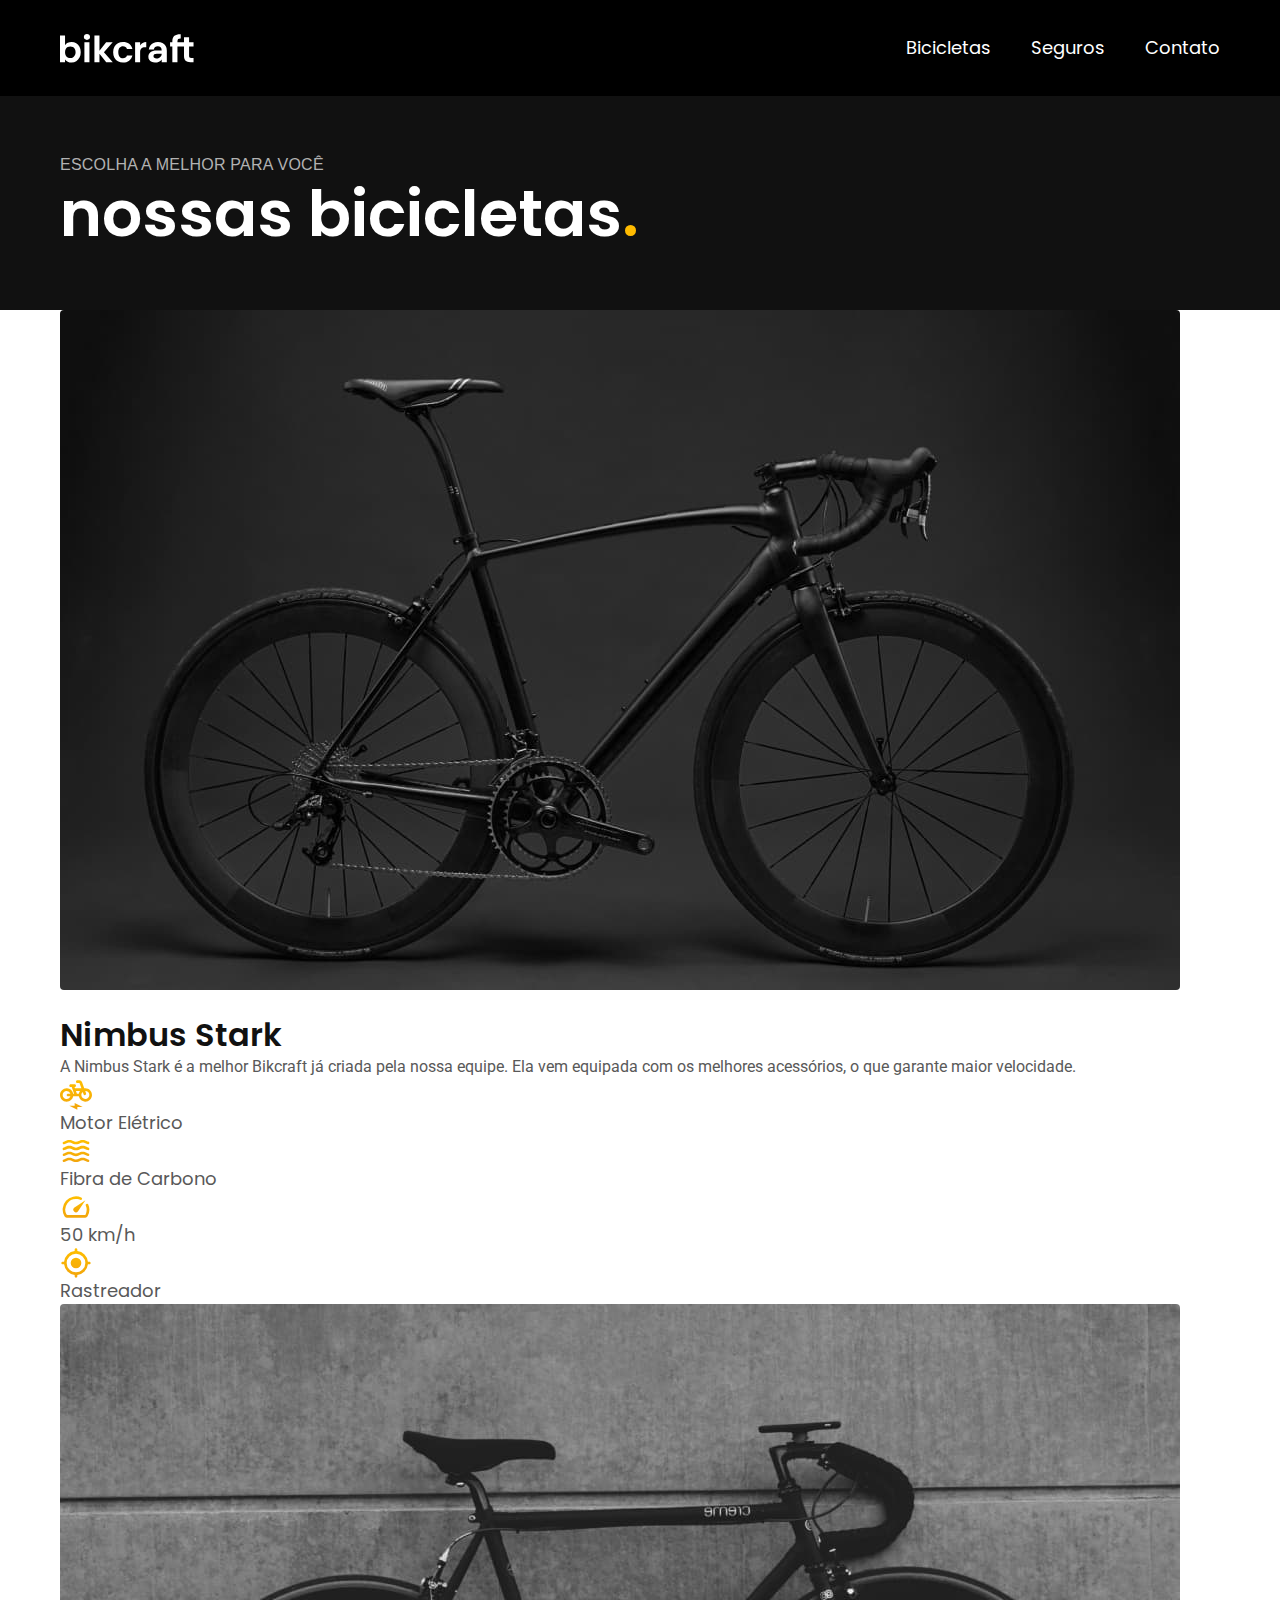
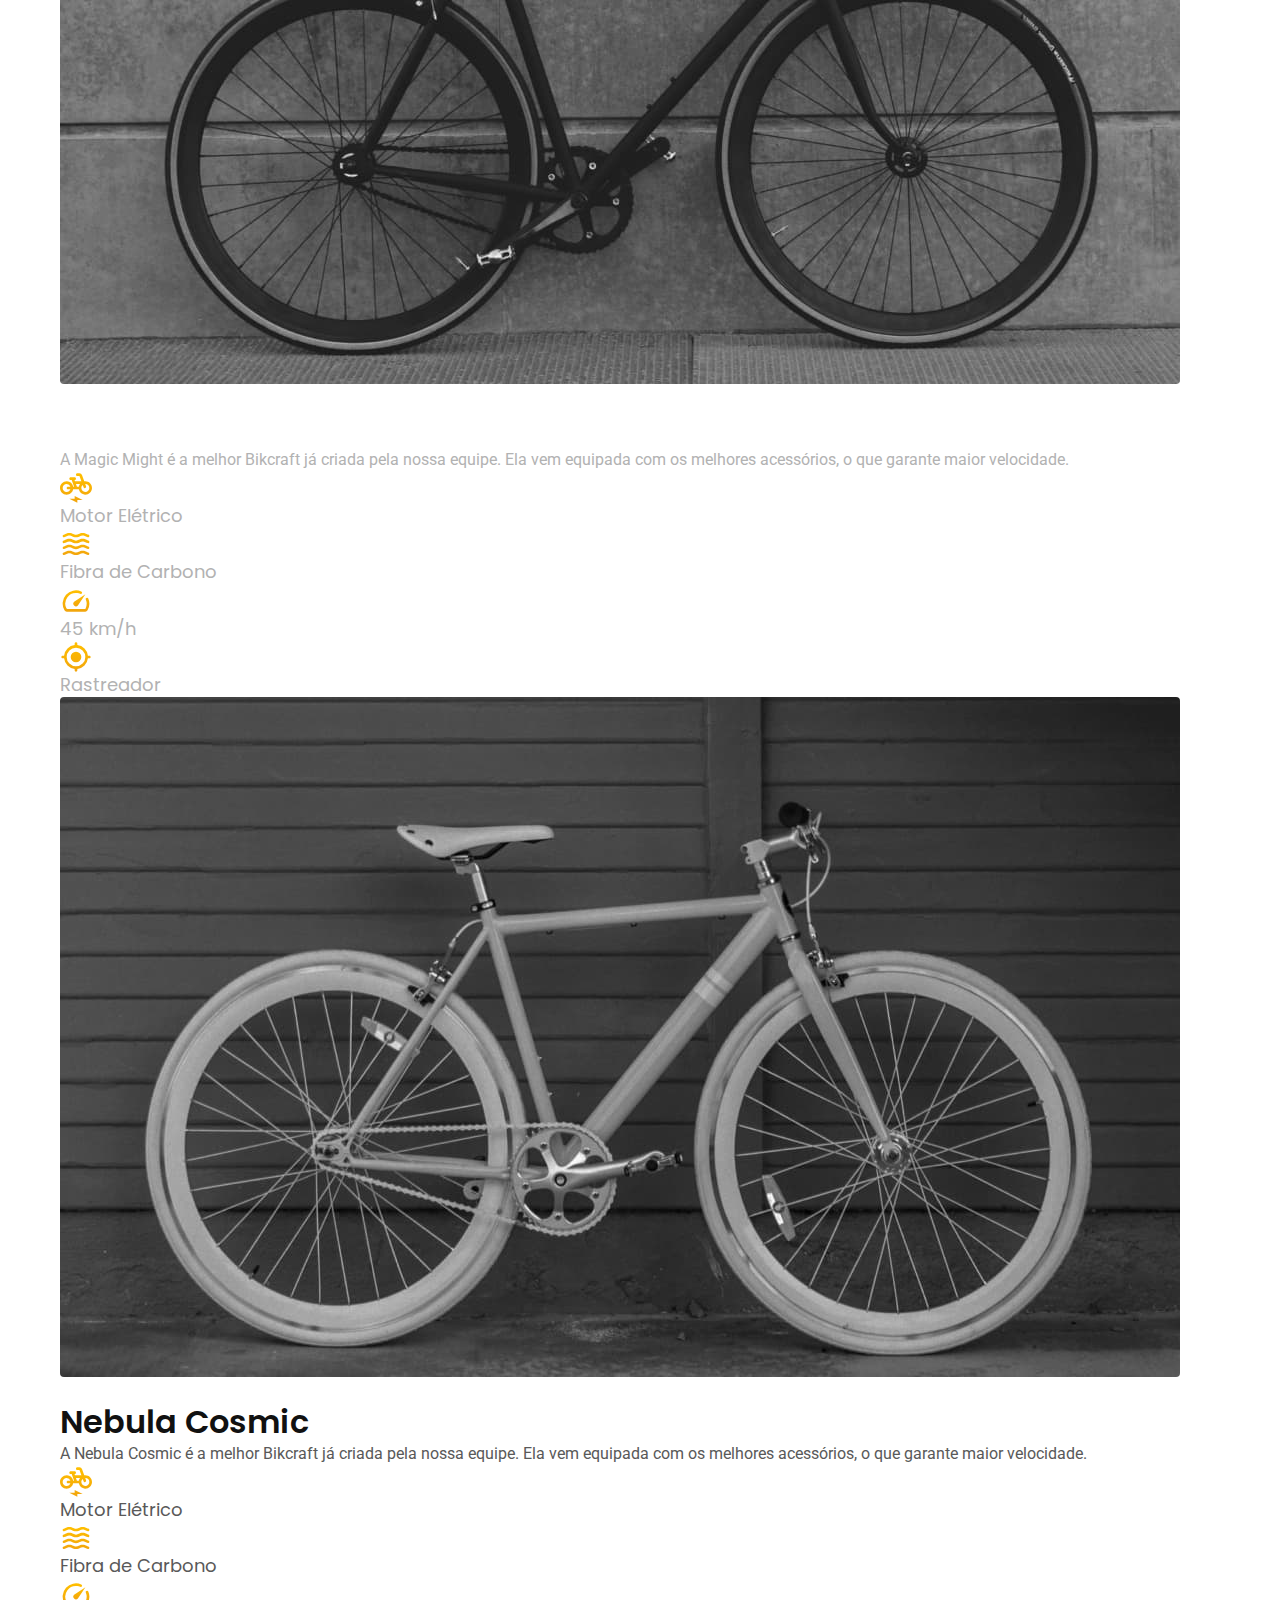
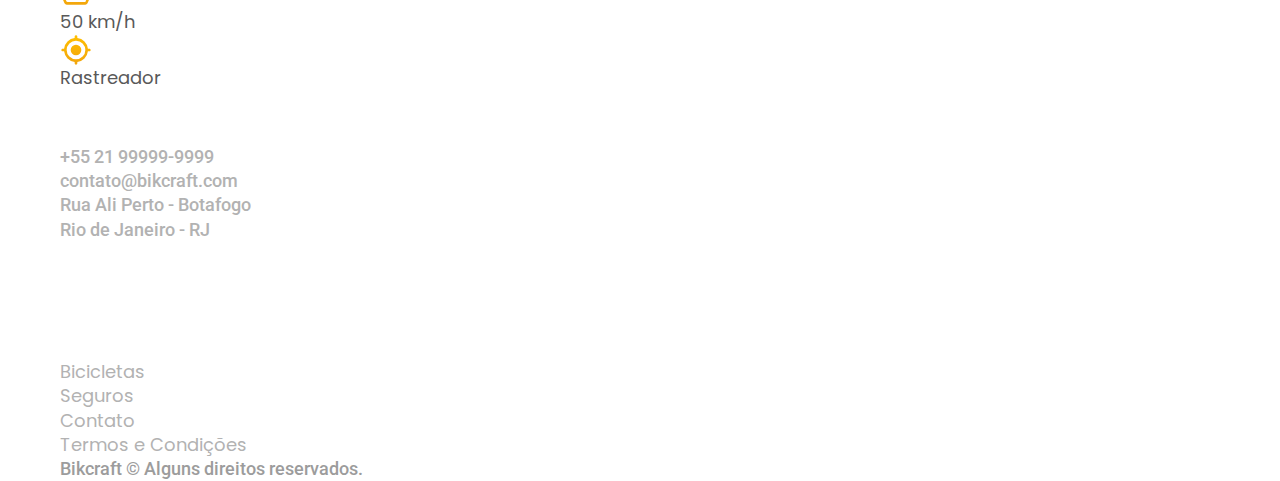
==== bicicletas.html @ f191e6c9 "termos-e-bicicletas1" ====
<!DOCTYPE html>

<html lang="pt-br">

<head>
  <meta charset="UTF-8">
  <meta name="viewport" content="width=device-width, initial-scale=1.0">
  <meta name="description" content="Bicicletas.">
  <link rel="stylesheet" href="/css/style.css">
  <link rel="preconnect" href="https://fonts.googleapis.com">
  <link rel="preconnect" href="https://fonts.gstatic.com" crossorigin>
  <link href="https://fonts.googleapis.com/css2?family=Merriweather:ital,wght@1,900&family=Poppins:wght@400;600&family=Roboto:wght@400;500&display=swap" rel="stylesheet">
  <title>Bicicletas | Bikcraft </title>
</head>


<body id="bicicletas">
  <header class="header-bg">
    <div class="container header">
      <a href="/index.html"><img src="/bikcraft.svg" alt="Bikcraft"></a>
      <nav aria-label="primaria"></nav>
      <ul class="header-menu font-1-m cor-0">
        <li><a href="/bicicletas.html">Bicicletas</a></li>
        <li><a href="/seguros.html">Seguros</a></li>
        <li><a href="/contato.html">Contato</a></li>
      </ul>
    </div>
  </header>

  <main>
    <div class="titulo-bg">
      <div class="titulo container">
        <p class="font-2-l-b cor-5">Escolha a melhor para você</p>
        <h1 class="font-1-xxl cor-0">nossas bicicletas<span class="cor-p1">.</span></h1>
      </div>
    </div>


    <div class="bicicletas-bg">
      <div class="bicicletas container">
        <div class="bicicletas-imagem">
          <img src="/bicicletas/nimbus.jpg" alt="Bicicleta preta">
          <span class="font-2-m cor-0">R$ 4999</span>

        </div>
        <div class="bicicletas-conteudo">
          <h2 class="font-1-xl">Nimbus Stark</h2>
          <p class="font-2-s cor-8">A Nimbus Stark é a melhor Bikcraft já criada pela nossa equipe. Ela vem equipada com os melhores acessórios, o que garante maior velocidade.</p>
          <ul class="font-1-m cor-8">
            <li><img src="/icones/eletrica.svg" alt="">
              Motor Elétrico</li>
            <li><img src="/icones/carbono.svg" alt="">
              Fibra de Carbono</li>
            <li><img src="/icones/velocidade.svg" alt="">
              50 km/h</li>
            <li><img src="/icones/rastreador.svg" alt="">
              Rastreador</li>
          </ul>


        </div>
      </div>
    </div>

    <div class="bicicletas-bg">
      <div class="bicicletas container">
        <div class="bicicletas-imagem">
          <img src="/bicicletas/magic.jpg" alt="Bicicleta preta">
          <span class="font-2-m cor-0">R$ 2499</span>

        </div>
        <div class="bicicletas-conteudo">
          <h2 class="font-1-xl cor-0">Magic Might</h2>
          <p class="font-2-s cor-5">A Magic Might é a melhor Bikcraft já criada pela nossa equipe. Ela vem equipada com os melhores acessórios, o que garante maior velocidade.</p>
          <ul class="font-1-m cor-5">
            <li><img src="/icones/eletrica.svg" alt="">
              Motor Elétrico</li>
            <li><img src="/icones/carbono.svg" alt="">
              Fibra de Carbono</li>
            <li><img src="/icones/velocidade.svg" alt="">
              45 km/h</li>
            <li><img src="/icones/rastreador.svg" alt="">
              Rastreador</li>
          </ul>


        </div>
      </div>
    </div>

    <div class="bicicletas-bg">
      <div class="bicicletas container">
        <div class="bicicletas-imagem">
          <img src="/bicicletas/nebula.jpg" alt="Bicicleta branca">
          <span class="font-2-m cor-0">R$ 3999</span>

        </div>
        <div class="bicicletas-conteudo">
          <h2 class="font-1-xl">Nebula Cosmic</h2>
          <p class="font-2-s cor-8">A Nebula Cosmic é a melhor Bikcraft já criada pela nossa equipe. Ela vem equipada com os melhores acessórios, o que garante maior velocidade.</p>
          <ul class="font-1-m cor-8">
            <li><img src="/icones/eletrica.svg" alt="">
              Motor Elétrico</li>
            <li><img src="/icones/carbono.svg" alt="">
              Fibra de Carbono</li>
            <li><img src="/icones/velocidade.svg" alt="">
              50 km/h</li>
            <li><img src="/icones/rastreador.svg" alt="">
              Rastreador</li>
          </ul>


        </div>
      </div>
    </div>
  </main>


  <footer class="footer-bg">
    <div class="footer container">
      <img src="/bikcraft.svg" alt="Bikcraft">
      <div class="footer-contato">
        <h3 class="font-2-l-b cor-0">Contato</h3>
        <ul class="font-2-m cor-5">
          <li><a href="tel:+5521999999999">+55 21 99999-9999</a></li>
          <li><a href="mailto:contato@bikcraft.com">contato@bikcraft.com</a></li>
          <li>Rua Ali Perto - Botafogo</li>
          <li>Rio de Janeiro - RJ</li>
        </ul>

        <div class="footer-redes">
          <a href="/">
            <img src="/redes/instagram.svg" alt="Instagram">
          </a>
          <a href="/">
            <img src="/redes/facebook.svg" alt="Facebook">
          </a>
          <a href="/">
            <img src="/redes/youtube.svg" alt="Youtube">
          </a>
        </div>
      </div>
      <div class="footer-informacoes">
        <h3 class="font-2-l-b cor-0">Informações</h3>
        <nav>
          <ul class="font-1-m cor-5">
            <li><a href="/bicicletas.html">Bicicletas</a></li>
            <li><a href="/seguros.html">Seguros</a></li>
            <li><a href="/contato.html">Contato</a></li>
            <li><a href="/termos.html">Termos e Condições</a></li>

          </ul>
        </nav>
      </div>
      <p class="footer-copy font-2-m cor-6">Bikcraft © Alguns direitos reservados.</p>
    </div>

    </div>
  </footer>
</body>

</html>
---- css/style.css ----
@import "global/header.css";
@import "global/global.css";
@import "home/introducao.css";
@import "utilidades/componentes.css";
@import "utilidades/tipografia.css";
@import "utilidades/cores.css";
@import "bicicletas/bicicletas-lista.css";
@import "home/tecnologia.css";
@import "home/parceiros.css";
@import "home/depoimento.css";
@import "/seguros/seguros.css";
@import "global/footer.css";
@import "/css/termos.css";
@import "bicicletas/bicicletas.css";
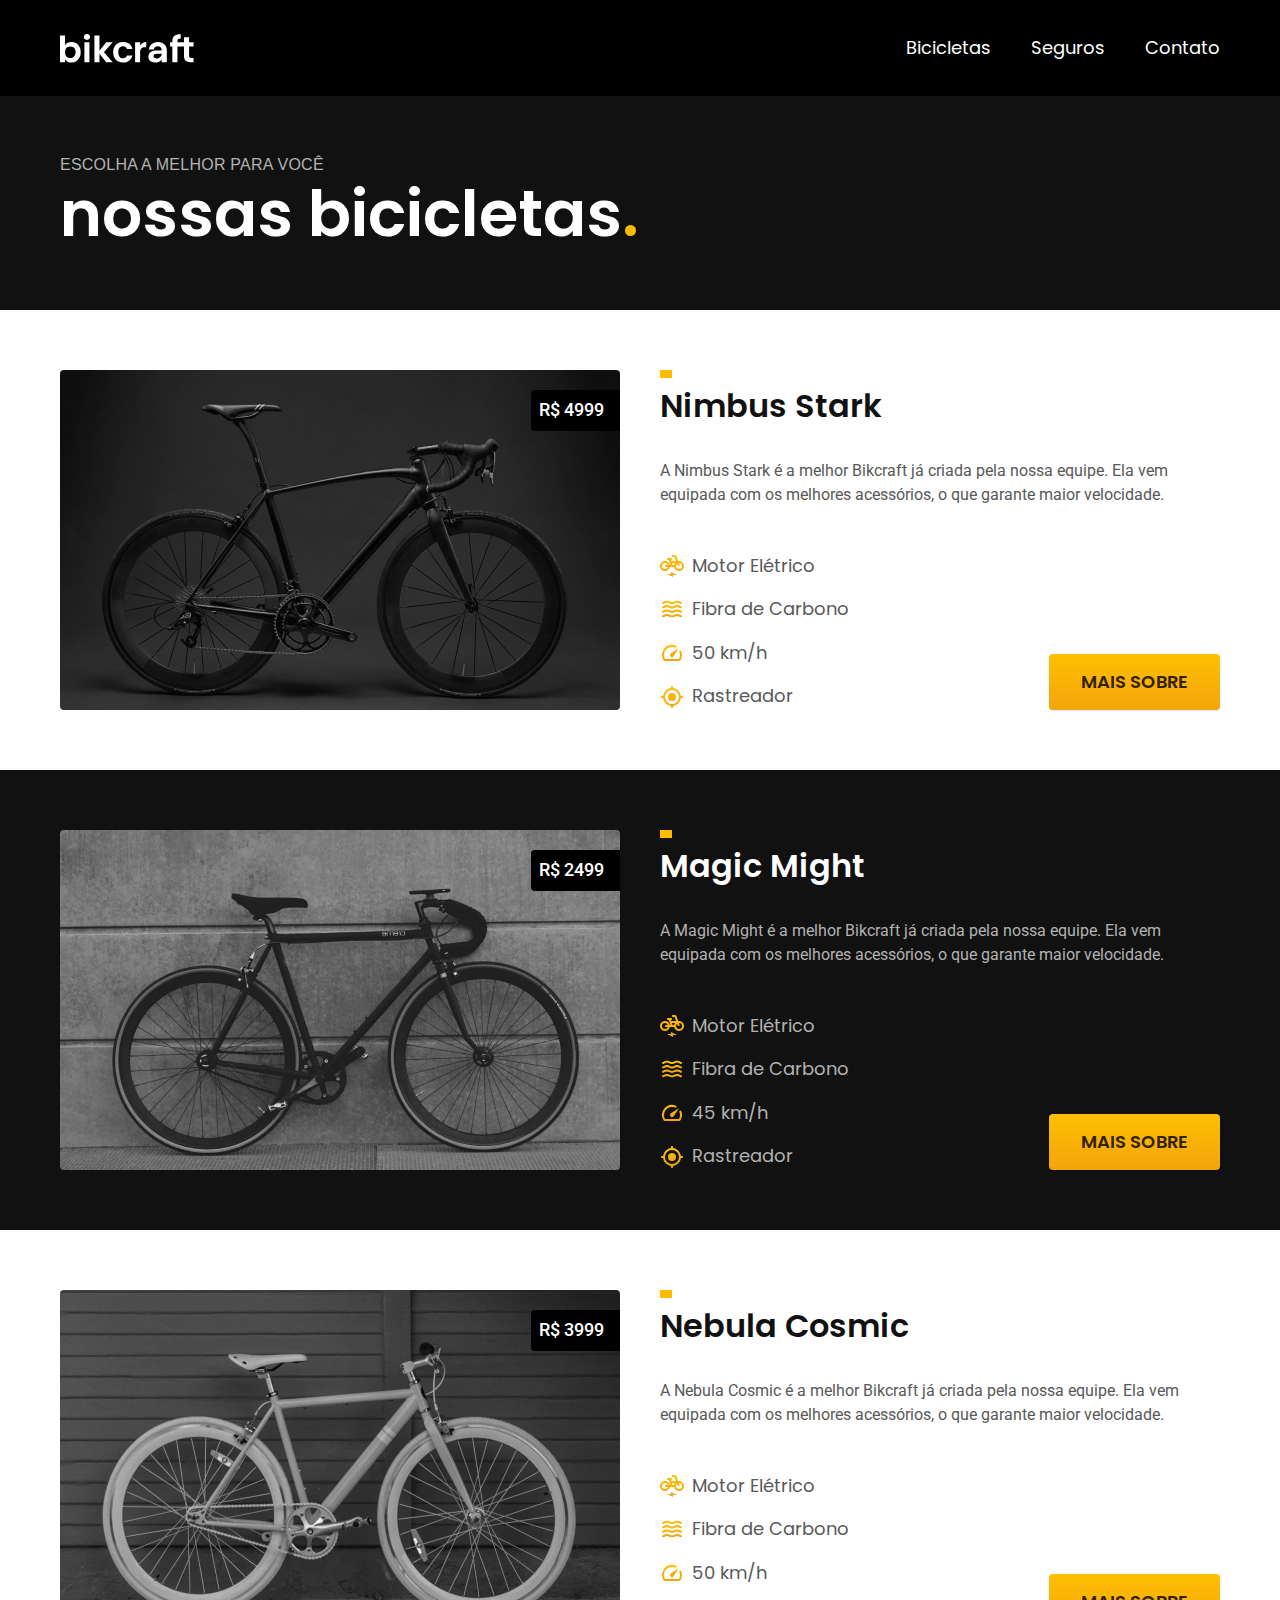
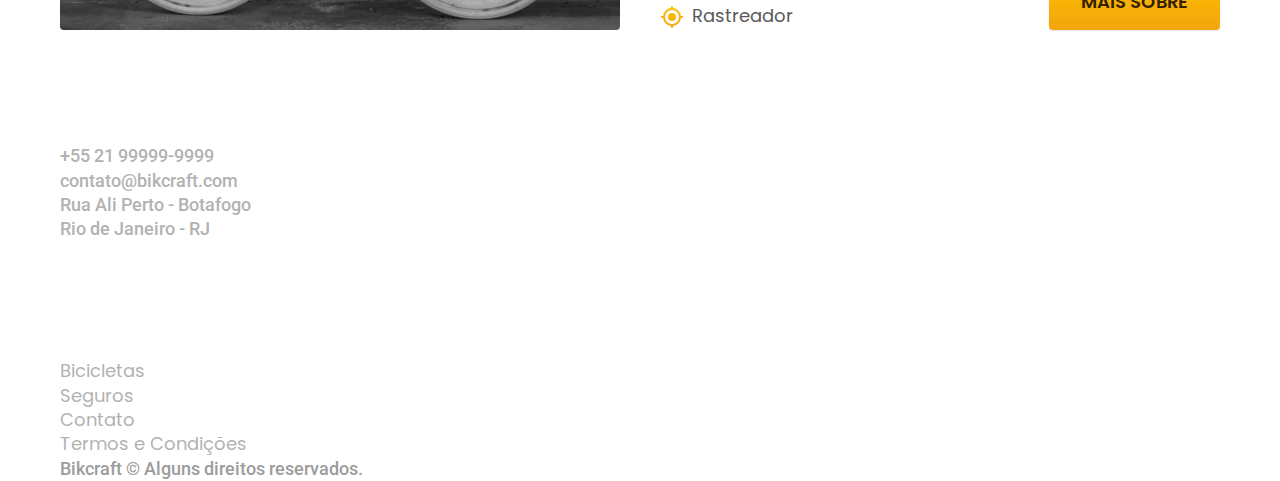
==== commit bf447513: "bicicletas1-2" ====
--- a/bicicletas.html
+++ b/bicicletas.html
@@ -36,30 +36,31 @@
     </div>
 
 
-    <div class="bicicletas-bg">
-      <div class="bicicletas container">
-        <div class="bicicletas-imagem">
-          <img src="/bicicletas/nimbus.jpg" alt="Bicicleta preta">
-          <span class="font-2-m cor-0">R$ 4999</span>
+    <div class="bicicletas container">
+      <div class="bicicletas-imagem">
+        <img src="/bicicletas/nimbus.jpg" alt="Bicicleta preta">
+        <span class="font-2-m cor-0">R$ 4999</span>
 
-        </div>
-        <div class="bicicletas-conteudo">
-          <h2 class="font-1-xl">Nimbus Stark</h2>
-          <p class="font-2-s cor-8">A Nimbus Stark é a melhor Bikcraft já criada pela nossa equipe. Ela vem equipada com os melhores acessórios, o que garante maior velocidade.</p>
-          <ul class="font-1-m cor-8">
-            <li><img src="/icones/eletrica.svg" alt="">
-              Motor Elétrico</li>
-            <li><img src="/icones/carbono.svg" alt="">
-              Fibra de Carbono</li>
-            <li><img src="/icones/velocidade.svg" alt="">
-              50 km/h</li>
-            <li><img src="/icones/rastreador.svg" alt="">
-              Rastreador</li>
-          </ul>
+      </div>
+      <div class="bicicletas-conteudo">
+        <h2 class="font-1-xl">Nimbus Stark</h2>
+        <p class="font-2-s cor-8">A Nimbus Stark é a melhor Bikcraft já criada pela nossa equipe. Ela vem equipada com os melhores acessórios, o que garante maior velocidade.</p>
+        <ul class="font-1-m cor-8">
+          <li><img src="/icones/eletrica.svg" alt="">
+            Motor Elétrico</li>
+          <li><img src="/icones/carbono.svg" alt="">
+            Fibra de Carbono</li>
+          <li><img src="/icones/velocidade.svg" alt="">
+            50 km/h</li>
+          <li><img src="/icones/rastreador.svg" alt="">
+            Rastreador</li>
+        </ul>
+        <a class="botao seta" href="/bicicletas/nimbus.html">Mais Sobre</a>
 
 
-        </div>
+
       </div>
+    </div>
     </div>
 
     <div class="bicicletas-bg">
@@ -82,35 +83,36 @@
             <li><img src="/icones/rastreador.svg" alt="">
               Rastreador</li>
           </ul>
+          <a class="botao seta" href="/bicicletas/magic.html">Mais Sobre</a>
+
 
 
         </div>
       </div>
     </div>
 
-    <div class="bicicletas-bg">
-      <div class="bicicletas container">
-        <div class="bicicletas-imagem">
-          <img src="/bicicletas/nebula.jpg" alt="Bicicleta branca">
-          <span class="font-2-m cor-0">R$ 3999</span>
+    <div class="bicicletas container">
+      <div class="bicicletas-imagem">
+        <img src="/bicicletas/nebula.jpg" alt="Bicicleta branca">
+        <span class="font-2-m cor-0">R$ 3999</span>
 
-        </div>
-        <div class="bicicletas-conteudo">
-          <h2 class="font-1-xl">Nebula Cosmic</h2>
-          <p class="font-2-s cor-8">A Nebula Cosmic é a melhor Bikcraft já criada pela nossa equipe. Ela vem equipada com os melhores acessórios, o que garante maior velocidade.</p>
-          <ul class="font-1-m cor-8">
-            <li><img src="/icones/eletrica.svg" alt="">
-              Motor Elétrico</li>
-            <li><img src="/icones/carbono.svg" alt="">
-              Fibra de Carbono</li>
-            <li><img src="/icones/velocidade.svg" alt="">
-              50 km/h</li>
-            <li><img src="/icones/rastreador.svg" alt="">
-              Rastreador</li>
-          </ul>
+      </div>
+      <div class="bicicletas-conteudo">
+        <h2 class="font-1-xl">Nebula Cosmic</h2>
+        <p class="font-2-s cor-8">A Nebula Cosmic é a melhor Bikcraft já criada pela nossa equipe. Ela vem equipada com os melhores acessórios, o que garante maior velocidade.</p>
+        <ul class="font-1-m cor-8">
+          <li><img src="/icones/eletrica.svg" alt="">
+            Motor Elétrico</li>
+          <li><img src="/icones/carbono.svg" alt="">
+            Fibra de Carbono</li>
+          <li><img src="/icones/velocidade.svg" alt="">
+            50 km/h</li>
+          <li><img src="/icones/rastreador.svg" alt="">
+            Rastreador</li>
+        </ul>
+        <a class="botao seta" href="/bicicletas/nebula.html">Mais Sobre</a>
 
 
-        </div>
       </div>
     </div>
   </main>
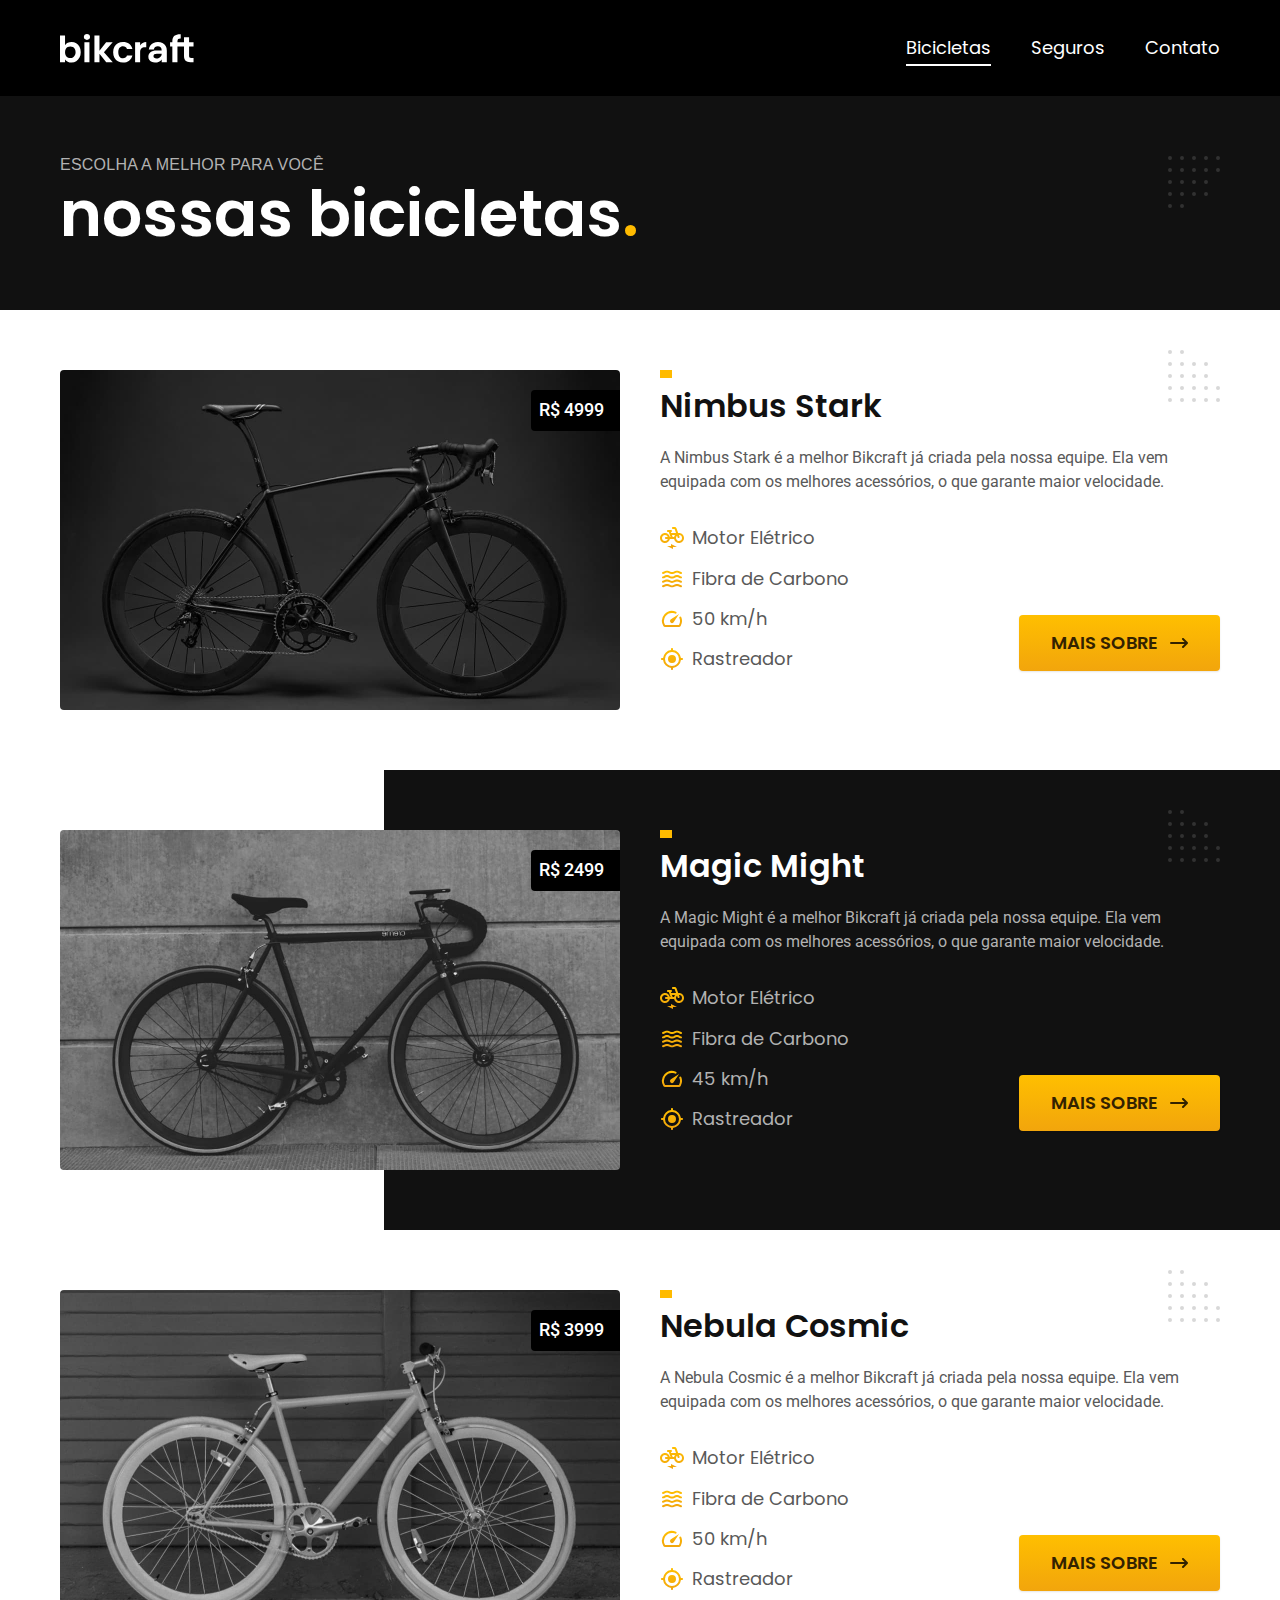
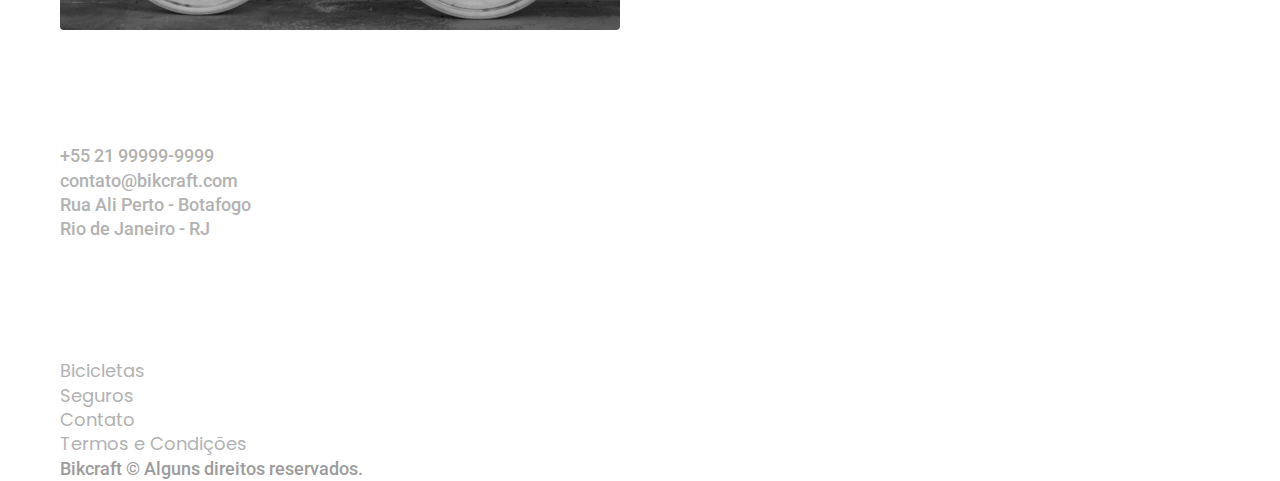
==== commit bfeacb7b: "javascript-inicio" ====
--- a/bicicletas.html
+++ b/bicicletas.html
@@ -7,6 +7,7 @@
   <meta name="viewport" content="width=device-width, initial-scale=1.0">
   <meta name="description" content="Bicicletas.">
   <link rel="stylesheet" href="/css/style.css">
+  <link rel="preload" href="/css/style.css" as="style">
   <link rel="preconnect" href="https://fonts.googleapis.com">
   <link rel="preconnect" href="https://fonts.gstatic.com" crossorigin>
   <link href="https://fonts.googleapis.com/css2?family=Merriweather:ital,wght@1,900&family=Poppins:wght@400;600&family=Roboto:wght@400;500&display=swap" rel="stylesheet">
@@ -159,6 +160,7 @@
 
     </div>
   </footer>
+  <script src="/js/script.js"></script>
 </body>
 
 </html>--- a/css/style.css
+++ b/css/style.css
@@ -11,4 +11,12 @@
 @import "/seguros/seguros.css";
 @import "global/footer.css";
 @import "/css/termos.css";
-@import "bicicletas/bicicletas.css";+@import "bicicletas/bicicletas.css";
+@import "/seguros/vantagens.css";
+@import "/seguros/perguntas.css";
+@import "/css/bicicleta/bicicleta.css";
+@import "/css/bicicleta/seguro.css";
+@import "/css/contato/contato.css";
+@import "/css/contato/lojas.css";
+@import "/css/utilidades/formulario.css";
+@import "/css/orcamento/orcamento.css";--- a/css/style.css
+++ b/css/style.css
@@ -11,4 +11,12 @@
 @import "/seguros/seguros.css";
 @import "global/footer.css";
 @import "/css/termos.css";
-@import "bicicletas/bicicletas.css";+@import "bicicletas/bicicletas.css";
+@import "/seguros/vantagens.css";
+@import "/seguros/perguntas.css";
+@import "/css/bicicleta/bicicleta.css";
+@import "/css/bicicleta/seguro.css";
+@import "/css/contato/contato.css";
+@import "/css/contato/lojas.css";
+@import "/css/utilidades/formulario.css";
+@import "/css/orcamento/orcamento.css";